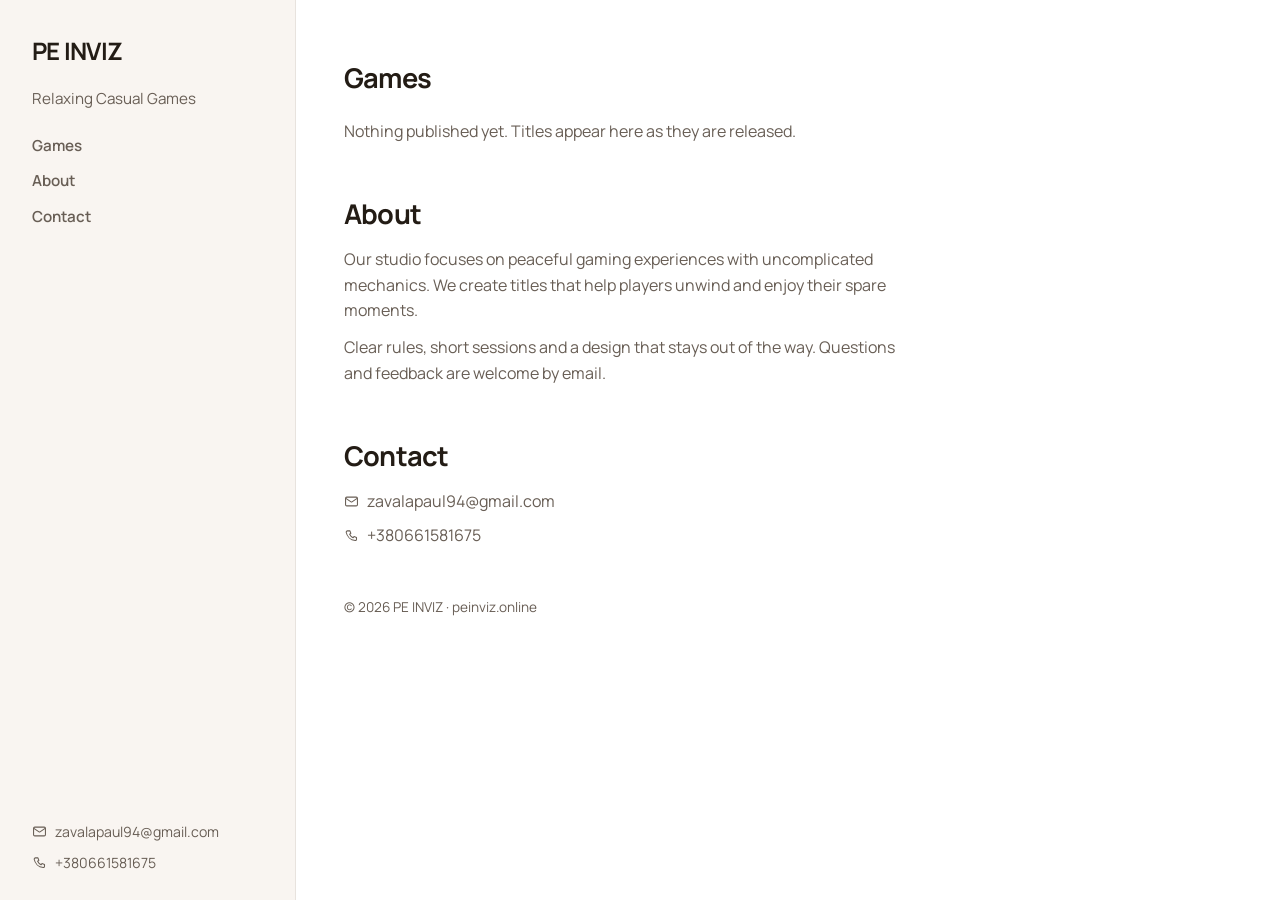
==== index.html @ ea60af88 "site: peinviz.online" ====
<!doctype html>
<html lang="en">
<head>
<meta charset="utf-8">
<meta name="viewport" content="width=device-width,initial-scale=1">
<title>PE INVIZ · Mobile games</title>
<meta name="description" content="Relaxing Casual Games">
<meta name="color-scheme" content="light">
<meta property="og:type" content="website">
<meta property="og:site_name" content="PE INVIZ">
<meta property="og:title" content="PE INVIZ · Mobile games">
<meta property="og:description" content="Relaxing Casual Games">
<link rel="icon" href="/favicon.svg" type="image/svg+xml">
<link rel="stylesheet" href="/fonts/manrope.css">
<style>
:root {
  --paper: #fff;
  --side: hsl(30 38% 96%);
  --ink: hsl(30 24% 11%);
  --muted: hsl(30 10% 37%);
  --line: hsl(30 18% 89%);
  --accent: hsl(210 76% 40%);
  --sans: Manrope, ui-sans-serif, system-ui, -apple-system, "Segoe UI", Roboto, sans-serif;
}

*, *::before, *::after { box-sizing: border-box; }
html { -webkit-text-size-adjust: 100%; }
body { margin: 0; }
img { max-width: 100%; display: block; }
a { color: inherit; }
@media (prefers-reduced-motion: reduce) { * { scroll-behavior: auto !important; transition: none !important; } }

body { background: var(--paper); color: var(--ink); font: 400 16px/1.6 var(--sans); }
.shell { display: grid; min-height: 100vh; }
aside { background: var(--side); padding: 1.6rem clamp(1.25rem, 4vw, 2rem); display: flex; flex-direction: column; gap: 1.4rem; border-bottom: 1px solid var(--line); }
aside .brand { font-weight: 800; font-size: 1.5rem; line-height: 1.1; letter-spacing: -.03em; text-decoration: none; }
aside .tag { margin: 0; color: var(--muted); font-size: .95rem; }
aside nav { display: flex; gap: 1.2rem; flex-wrap: wrap; }
aside nav a { text-decoration: none; font-weight: 600; font-size: .95rem; color: var(--muted); }
aside nav a:hover { color: var(--accent); }
.reach { display: flex; flex-direction: column; gap: .55rem; font-size: .88rem; }
.reach a { display: inline-flex; align-items: center; gap: .5rem; text-decoration: none; color: var(--muted); word-break: break-all; }
.reach a:hover { color: var(--accent); }
.reach svg { width: 15px; height: 15px; flex: 0 0 15px; }
main { padding: clamp(1.5rem, 5vw, 3.5rem) clamp(1.25rem, 4vw, 3rem) 3rem; max-width: 62rem; }
main h2 { margin: 0 0 1.2rem; font-size: 1.7rem; letter-spacing: -.03em; font-weight: 800; }
.cards { display: grid; gap: 1.4rem; }
.gcard { border: 1px solid var(--line); border-radius: 22px; padding: 1.4rem; display: grid; gap: 1.2rem; background: var(--paper); }
.gtop { display: grid; grid-template-columns: 64px 1fr; gap: 1rem; align-items: start; }
.gtop .icon { width: 64px; height: 64px; border-radius: 15px; background: var(--side); }
.gtop h3 { margin: 0; font-size: 1.25rem; letter-spacing: -.02em; font-weight: 800; }
.gtop p { margin: .2rem 0 0; color: var(--muted); font-size: .95rem; }
.strip { display: flex; gap: .6rem; overflow-x: auto; padding-bottom: .3rem; scrollbar-width: thin; }
.strip img { height: 15rem; width: auto; aspect-ratio: 9 / 16; background: var(--side); border-radius: 12px; flex: 0 0 auto; border: 1px solid var(--line); }
.actions { display: flex; gap: .5rem; flex-wrap: wrap; margin: 0; }
.btn { display: inline-flex; align-items: center; gap: .45rem; padding: .58rem 1rem; border-radius: 12px; font-size: .88rem; font-weight: 700; line-height: 1; text-decoration: none; border: 1px solid transparent; transition: background-color .12s, border-color .12s, color .12s; }
.btn svg { width: 14px; height: 14px; }
.btn-play { background: var(--accent); color: #fff; }
.btn-play:hover { filter: brightness(1.12); }
.btn-ghost { border-color: var(--line); }
.btn-ghost:hover { border-color: var(--accent); color: var(--accent); }
.btn:focus-visible, a:focus-visible { outline: 2px solid var(--accent); outline-offset: 3px; }
.blockq { margin-top: 3rem; display: grid; gap: .7rem; }
.blockq p { margin: 0; color: var(--muted); max-width: 56ch; }
footer { margin-top: 3rem; color: var(--muted); font-size: .85rem; }
.none { color: var(--muted); }
@media (min-width: 900px) {
  .shell { grid-template-columns: 18.5rem 1fr; }
  aside { position: sticky; top: 0; height: 100vh; border-bottom: 0; border-right: 1px solid var(--line); padding-top: 2.4rem; justify-content: flex-start; }
  aside nav { flex-direction: column; gap: .7rem; }
  .reach { margin-top: auto; }
}

</style>
</head>
<body>
<div class="shell">
  <aside>
    <a class="brand" href="/">PE INVIZ</a>
    <p class="tag">Relaxing Casual Games</p>
    <nav><a href="#games">Games</a><a href="#about">About</a><a href="#contact">Contact</a></nav>
    <div class="reach">
      <a href="mailto:zavalapaul94@gmail.com"><svg viewBox="0 0 24 24" fill="none" stroke="currentColor" stroke-width="1.7" stroke-linecap="round" stroke-linejoin="round" aria-hidden="true"><rect x="2.5" y="5" width="19" height="14" rx="2"/><path d="m3 7 8.2 5.6a1.4 1.4 0 0 0 1.6 0L21 7"/></svg><span>zavalapaul94@gmail.com</span></a>
      <a href="tel:+380661581675"><svg viewBox="0 0 24 24" fill="none" stroke="currentColor" stroke-width="1.7" stroke-linecap="round" stroke-linejoin="round" aria-hidden="true"><path d="M6.5 3h3l1.5 4-2 1.4a12 12 0 0 0 5.6 5.6L16 12l4 1.5v3a2 2 0 0 1-2.2 2A16.5 16.5 0 0 1 3.5 5.2 2 2 0 0 1 5.5 3Z"/></svg><span>+380661581675</span></a>
    </div>
  </aside>
  <main>
    <section id="games">
      <h2>Games</h2>
    <p class="none">Nothing published yet. Titles appear here as they are released.</p>
    </section>
    <section id="about" class="blockq">
      <h2 style="margin:0">About</h2>
      <p>Our studio focuses on peaceful gaming experiences with uncomplicated mechanics. We create titles that help players unwind and enjoy their spare moments.</p>
      <p>Clear rules, short sessions and a design that stays out of the way. Questions and feedback are welcome by email.</p>
    </section>
    <section id="contact" class="blockq">
      <h2 style="margin:0">Contact</h2>
      <div class="reach" style="font-size:1rem">
        <a href="mailto:zavalapaul94@gmail.com"><svg viewBox="0 0 24 24" fill="none" stroke="currentColor" stroke-width="1.7" stroke-linecap="round" stroke-linejoin="round" aria-hidden="true"><rect x="2.5" y="5" width="19" height="14" rx="2"/><path d="m3 7 8.2 5.6a1.4 1.4 0 0 0 1.6 0L21 7"/></svg><span>zavalapaul94@gmail.com</span></a>
      <a href="tel:+380661581675"><svg viewBox="0 0 24 24" fill="none" stroke="currentColor" stroke-width="1.7" stroke-linecap="round" stroke-linejoin="round" aria-hidden="true"><path d="M6.5 3h3l1.5 4-2 1.4a12 12 0 0 0 5.6 5.6L16 12l4 1.5v3a2 2 0 0 1-2.2 2A16.5 16.5 0 0 1 3.5 5.2 2 2 0 0 1 5.5 3Z"/></svg><span>+380661581675</span></a>
      </div>
    </section>
    <footer>&copy; 2026 PE INVIZ &middot; peinviz.online</footer>
  </main>
</div>
</body>
</html>
---- fonts/manrope.css ----
/* Manrope, SIL Open Font License 1.1 — self-hosted so the page makes no
   third-party request. Regenerate with domains/assets/get_blueprint_fonts.py */
/* latin-ext */
@font-face {
  font-family: 'Manrope';
  font-style: normal;
  font-weight: 400 700;
  font-display: swap;
  src: url(/fonts/manrope-latin-ext.woff2) format('woff2');
  unicode-range: U+0100-02BA, U+02BD-02C5, U+02C7-02CC, U+02CE-02D7, U+02DD-02FF, U+0304, U+0308, U+0329, U+1D00-1DBF, U+1E00-1E9F, U+1EF2-1EFF, U+2020, U+20A0-20AB, U+20AD-20C0, U+2113, U+2C60-2C7F, U+A720-A7FF;
}
/* latin */
@font-face {
  font-family: 'Manrope';
  font-style: normal;
  font-weight: 400 700;
  font-display: swap;
  src: url(/fonts/manrope-latin.woff2) format('woff2');
  unicode-range: U+0000-00FF, U+0131, U+0152-0153, U+02BB-02BC, U+02C6, U+02DA, U+02DC, U+0304, U+0308, U+0329, U+2000-206F, U+20AC, U+2122, U+2191, U+2193, U+2212, U+2215, U+FEFF, U+FFFD;
}
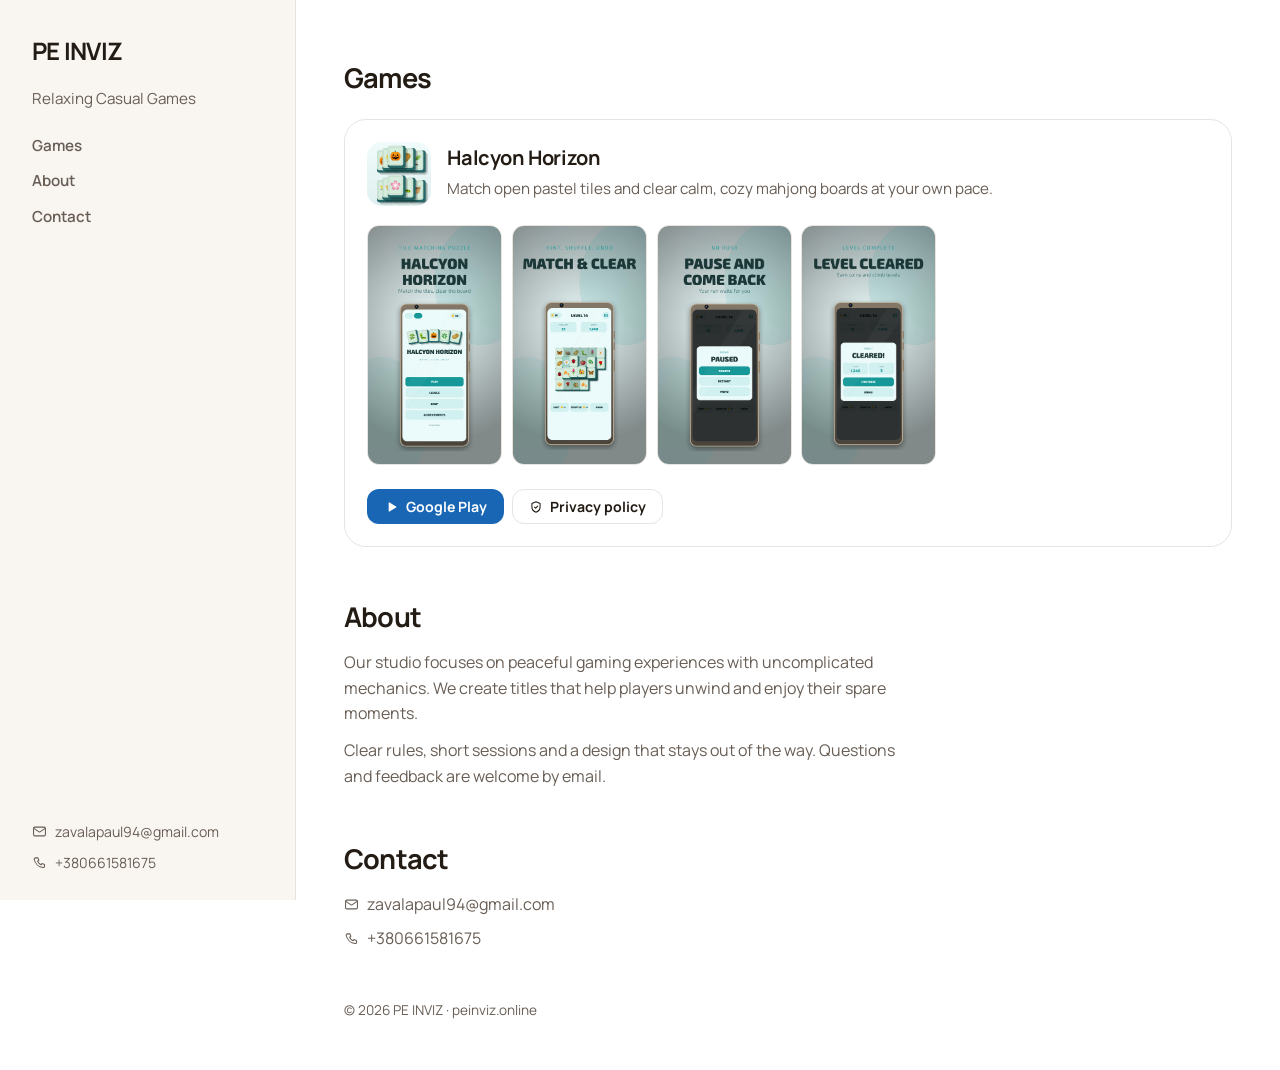
==== commit 80faeb16: "site: peinviz.online" ====
--- a/index.html
+++ b/index.html
@@ -87,7 +87,14 @@
   <main>
     <section id="games">
       <h2>Games</h2>
-    <p class="none">Nothing published yet. Titles appear here as they are released.</p>
+    <div class="cards">
+      <article class="gcard">
+        <div class="gtop"><img class="icon" src="/icons/halcyon-horizon.png" alt="" width="64" height="64" loading="lazy">
+          <div><h3>Halcyon Horizon</h3><p>Match open pastel tiles and clear calm, cozy mahjong boards at your own pace.</p></div></div>
+        <div class="strip"><img src="/shots/halcyon-horizon_1.png" alt="Halcyon Horizon screenshot 1" loading="lazy" decoding="async"><img src="/shots/halcyon-horizon_2.png" alt="Halcyon Horizon screenshot 2" loading="lazy" decoding="async"><img src="/shots/halcyon-horizon_3.png" alt="Halcyon Horizon screenshot 3" loading="lazy" decoding="async"><img src="/shots/halcyon-horizon_4.png" alt="Halcyon Horizon screenshot 4" loading="lazy" decoding="async"></div>
+        <p class="actions"><a class="btn btn-play" href="https://play.google.com/store/apps/details?id=com.Neon13.HalcyonHorizon"><svg viewBox="0 0 24 24" fill="currentColor" aria-hidden="true"><path d="M8 5.14v13.72a1 1 0 0 0 1.5.86l11.14-6.86a1 1 0 0 0 0-1.72L9.5 4.28A1 1 0 0 0 8 5.14Z"/></svg>Google Play</a><a class="btn btn-ghost" href="/halcyon-horizon/"><svg viewBox="0 0 24 24" fill="none" stroke="currentColor" stroke-width="1.8" stroke-linecap="round" stroke-linejoin="round" aria-hidden="true"><path d="M12 3l7 3v5.5c0 4.3-2.9 8.3-7 9.5-4.1-1.2-7-5.2-7-9.5V6l7-3Z"/><path d="M9.5 12.2l1.9 1.9 3.5-3.7"/></svg>Privacy policy</a></p>
+      </article>
+    </div>
     </section>
     <section id="about" class="blockq">
       <h2 style="margin:0">About</h2>
